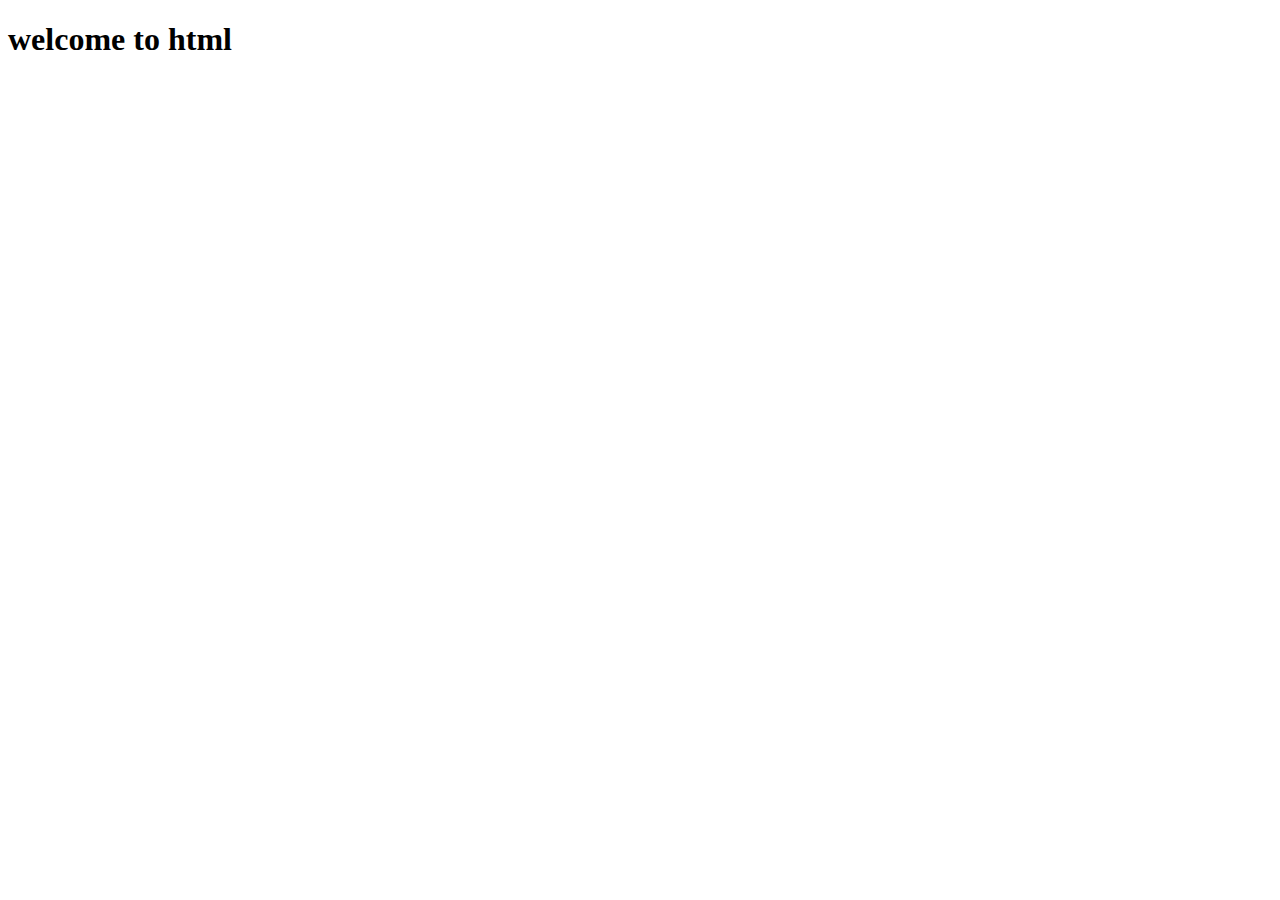
==== index.html @ 727cb7a4 "add project" ====
<!DOCTYPE html>
<html lang="en">
<head>
    <meta charset="UTF-8">
    <meta name="viewport" content="width=device-width, initial-scale=1.0">
    <title>Document</title>
</head>
<body>
    <h1>welcome to html</h1>
</body>
</html>
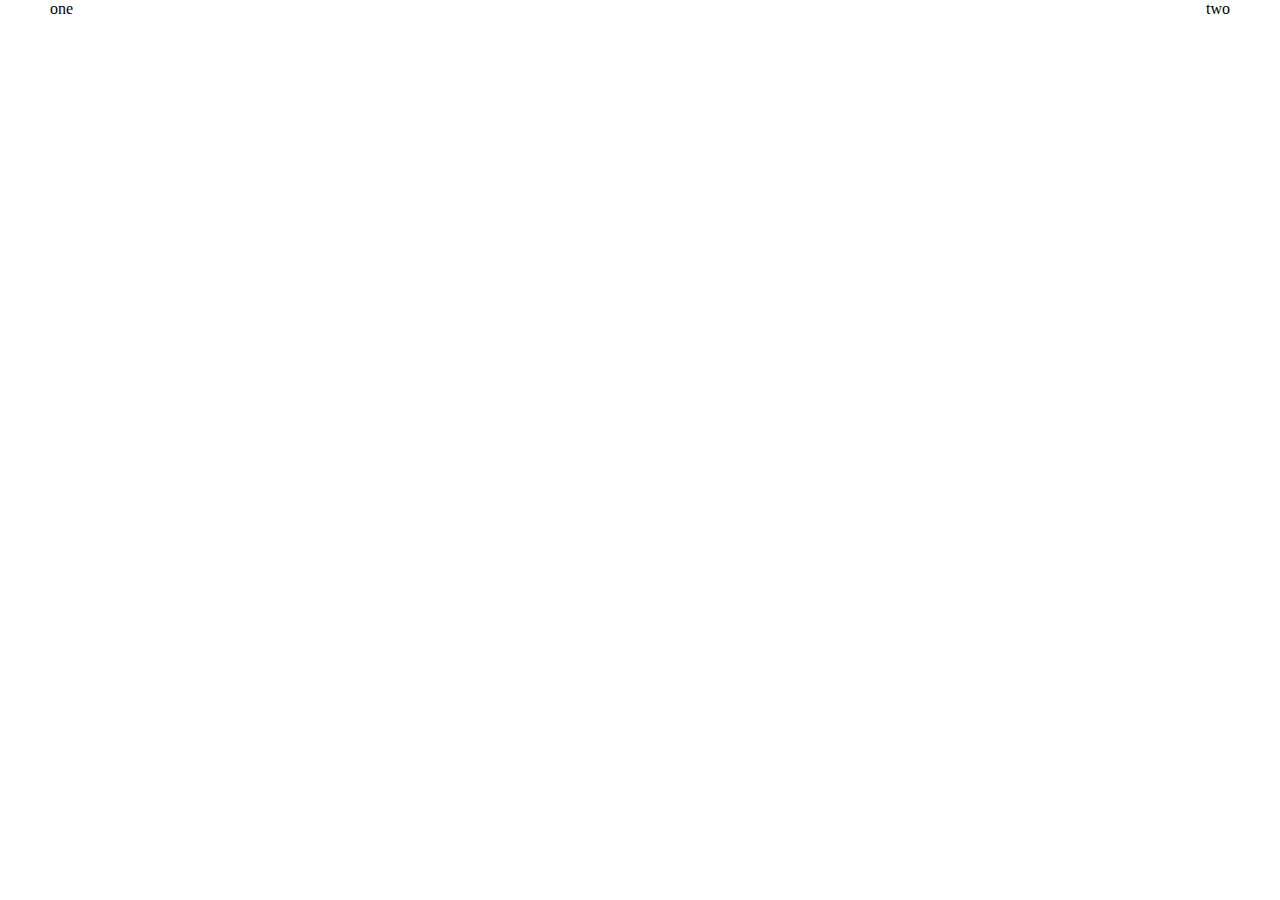
==== commit ff41fcfe: "update" ====
--- a/index.html
+++ b/index.html
@@ -4,8 +4,20 @@
     <meta charset="UTF-8">
     <meta name="viewport" content="width=device-width, initial-scale=1.0">
     <title>Document</title>
+    <link rel="stylesheet" href="./style.css">
 </head>
 <body>
-    <h1>welcome to html</h1>
+    
+
+<!-- about us section Start -->
+<div class="flexContainer padding-x">
+<div class="">
+    one
+</div>
+<div class="">two</div>
+
+
+</div>
+
 </body>
 </html>--- a/style.css
+++ b/style.css
@@ -0,0 +1,14 @@
+*{
+    margin: 0;
+    padding: 0;
+}
+
+.padding-x{
+   padding-left: 50px;
+   padding-right: 50px;
+   
+}
+.flexContainer{
+    display: flex;
+    justify-content: space-between;
+}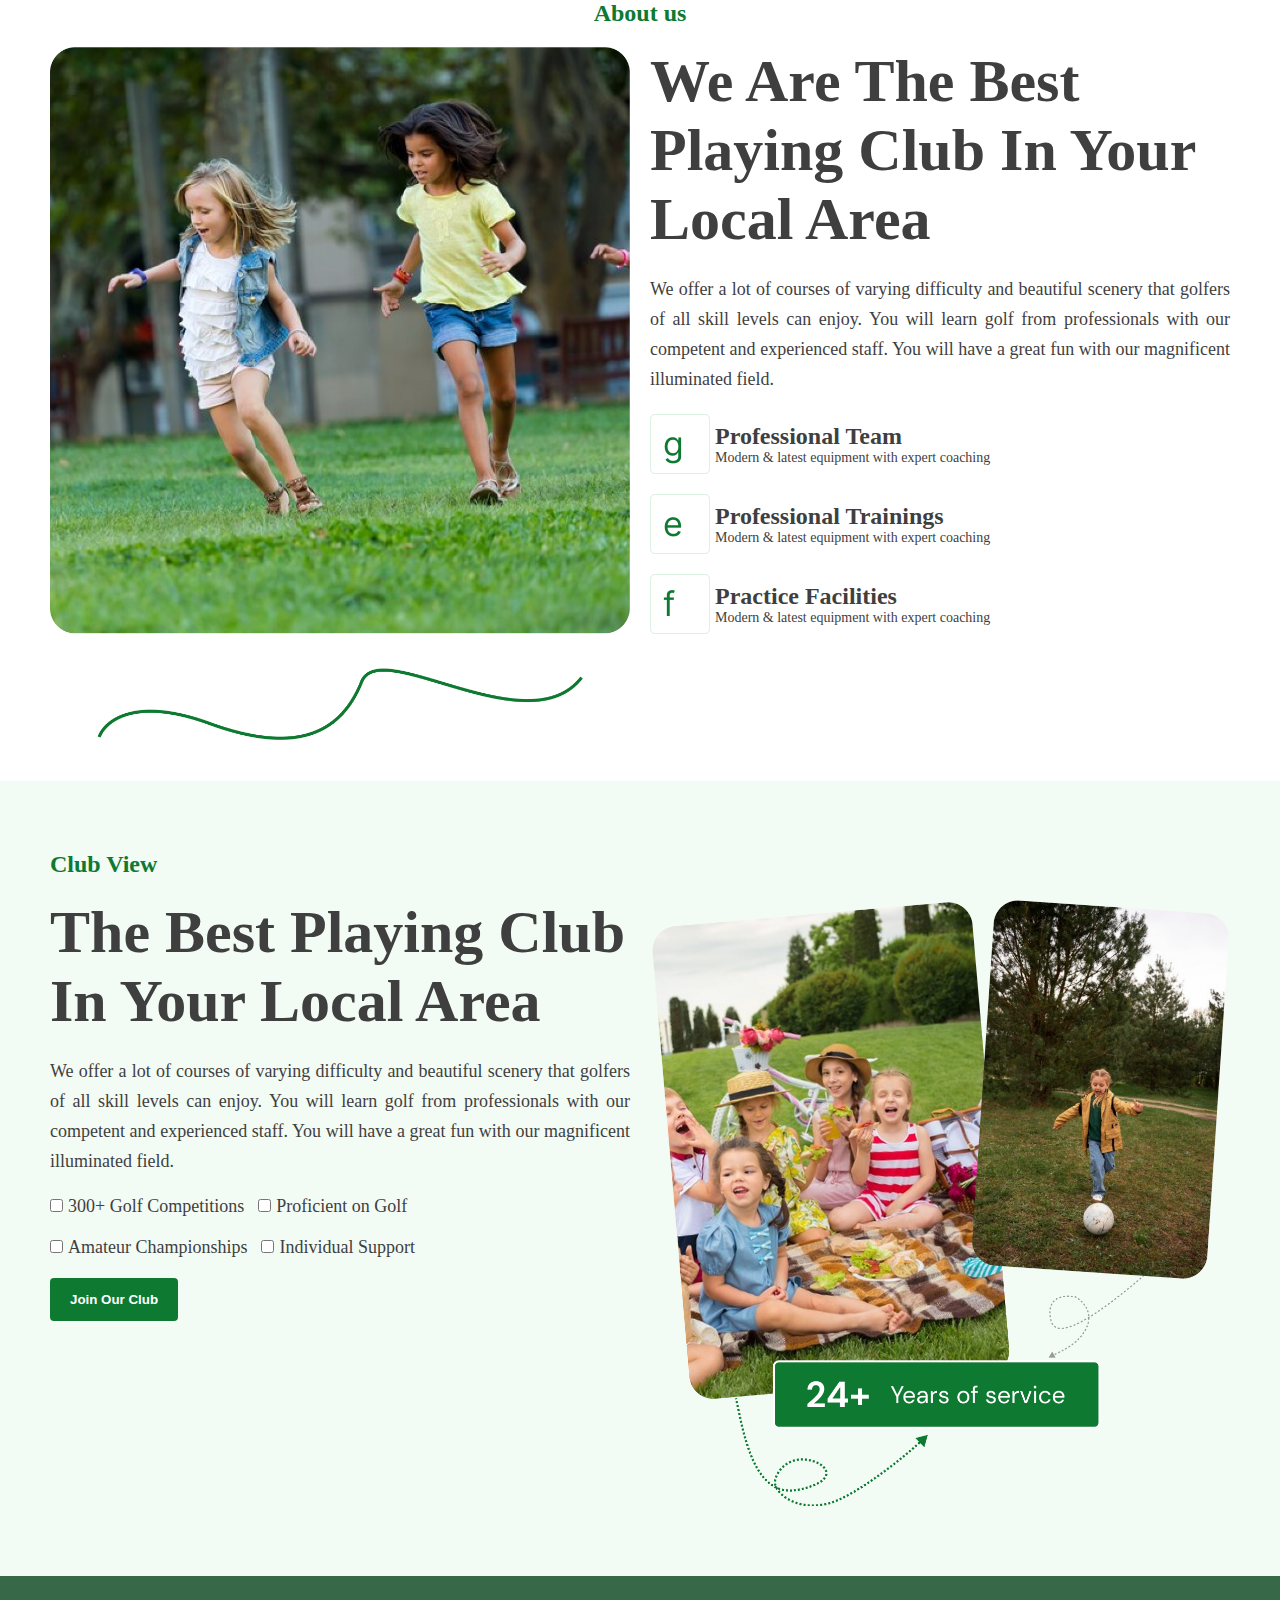
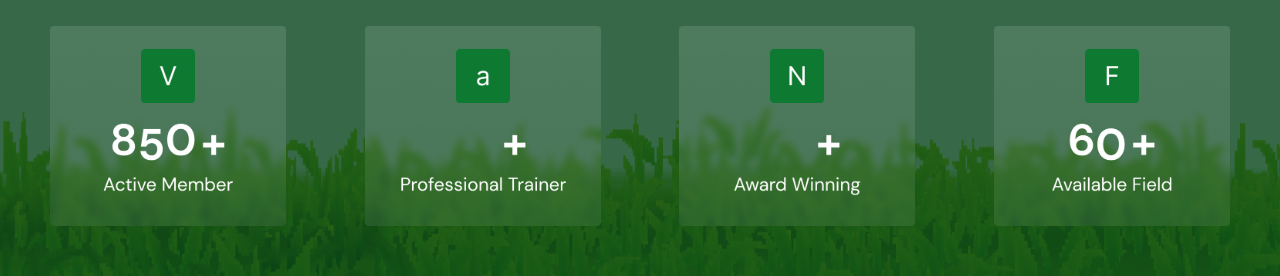
==== commit 31178fc3: "add homepage" ====
--- a/index.html
+++ b/index.html
@@ -1,23 +1,192 @@
 <!DOCTYPE html>
 <html lang="en">
+
 <head>
     <meta charset="UTF-8">
     <meta name="viewport" content="width=device-width, initial-scale=1.0">
     <title>Document</title>
     <link rel="stylesheet" href="./style.css">
 </head>
+
 <body>
-    
-
-<!-- about us section Start -->
-<div class="flexContainer padding-x">
-<div class="">
-    one
-</div>
-<div class="">two</div>
 
 
-</div>
+    <!-- about us section Start -->
+    <div class=" padding-x">
+
+        <h1 class="aboutTitle">About us</h1>
+        <div class="flexContainer">
+
+
+            <div class="aboutright">
+                <img src="./assets/images/homeabout.png" alt="">
+            </div>
+            <div class="aboutleft">
+                <h1 class="aboutheading">We Are The Best Playing
+                    Club In Your Local
+                    Area</h1>
+
+                <p class="aboutdescritpion">We offer a lot of courses of varying difficulty and beautiful scenery that
+                    golfers of all skill levels can enjoy. You will learn golf from professionals with
+                    our competent and experienced staff. You will have a great fun with our
+                    magnificent illuminated field.</p>
+
+
+                <div class="membercontainer">
+                    <img src="./assets/images/g.png" alt="">
+                    <div class="">
+                        <h1 class="memberTitle">Professional Team</h1>
+
+                        <p class="">Modern & latest equipment with expert coaching</p>
+                    </div>
+
+
+
+
+                </div>
+
+
+
+                <div class="membercontainer">
+                    <img src="./assets/images/e.png" alt="">
+                    <div class="">
+                        <h1 class="memberTitle">Professional Trainings</h1>
+
+                        <p class="">Modern & latest equipment with expert coaching</p>
+                    </div>
+
+
+
+
+                </div>
+
+                <div class="membercontainer">
+                    <img src="./assets/images/f.png" alt="">
+                    <div class="">
+                        <h1 class="memberTitle">Practice Facilities</h1>
+
+                        <p class="">Modern & latest equipment with expert coaching</p>
+                    </div>
+
+
+
+
+                </div>
+
+
+
+
+
+
+
+
+
+
+
+
+
+            </div>
+
+
+        </div>
+    </div>
+
+    <!-- about section end -->
+
+
+
+    <!--  clubview start-->
+
+
+    <div class="viewSection padding-x">
+
+        <h1 class="clubTitle">Club View</h1>
+        <div class="flexContainer">
+
+
+
+            <div class="aboutleft">
+                <h1 class="aboutheading">
+
+                    The Best Playing
+                    Club In Your Local
+                    Area
+
+
+                </h1>
+
+                <p class="aboutdescritpion">We offer a lot of courses of varying difficulty and beautiful scenery that
+                    golfers of all skill levels can enjoy. You will learn golf from professionals with
+                    our competent and experienced staff. You will have a great fun with our
+                    magnificent illuminated field.</p>
+
+
+                <div class="viewCheckboxContainer">
+                    <div>
+                        <label for="checkbox1"><input type="checkbox" id="checkbox1">300+ Golf Competitions</label>
+                        <label for="checkbox2"><input type="checkbox" id="checkbox2">Proficient on Golf</label>
+                    </div>
+                    <div>
+                        <label for="checkbox3"><input type="checkbox" id="checkbox3">Amateur Championships</label>
+                        <label for="checkbox4"><input type="checkbox" id="checkbox4">Individual Support</label>
+                    </div>
+                </div>
+
+                <button class="viewButtton">Join Our Club</button>
+
+
+
+
+
+
+
+
+
+
+
+
+
+
+
+
+
+
+
+
+            </div>
+
+            <div class="aboutright">
+                <img src="./assets/images/viewimg.png" alt="">
+            </div>
+
+
+        </div>
+    </div>
+
+
+
+
+
+    <!-- clubview end -->
+
+
+
+    <!-- activity start -->
+
+    <div class="activeContainer padding-x ">
+
+        <img src="./assets/images/active.png" alt="">
+        <img src="./assets/images/pro.png" alt="">
+        <img src="./assets/images/award.png" alt="">
+        <img src="./assets/images/available.png" alt="">
+
+
+    </div>
+
+
+
+       <!-- activity end -->
 
 </body>
+
 </html>--- a/style.css
+++ b/style.css
@@ -3,12 +3,200 @@
     padding: 0;
 }
 
+:root{
+    --gcolor:#0E7A31;
+    --wcolor:#FFF;
+}
 .padding-x{
    padding-left: 50px;
    padding-right: 50px;
    
 }
+/* aboutsection start */
+.aboutTitle{
+    font-size: 24px;
+    font-weight: bold;
+    color: var(--gcolor);
+    text-align: center;
+    margin-top: 20pxpx;
+}
 .flexContainer{
     display: flex;
+   
+    padding:20px 0px;
+    gap: 20px;
+}
+
+.aboutright{
+    flex: 1;
+}
+.aboutright img{
+    width: 100%;
+    height: 100%;
+  
+
+}
+.aboutleft{
+  
+    flex: 1;
+
+
+
+}
+
+.aboutheading{
+    color:#3F3F3F;
+    font-size: 60px;
+    font-weight: 900;
+}
+.aboutdescritpion{
+    font-size: 18px;
+    color: #3F3F3F;
+    font-weight: 500;
+    text-align: justify;
+    line-height: 30px;
+    margin-top: 20px;
+}
+.membercontainer{
+    margin-top: 20px;
+    display: flex;
+    gap: 5px
+    ;
+    align-items: center;
+}
+.memberTitle{
+    font-size: 24px;
+    color: #3F3F3F;
+}
+.membercontainer img{
+    height: 60px;
+    height: 60px;
+}
+.membercontainer p{
+    font-size: 14px;
+    color:#3F3F3F;
+
+}
+
+/* aboutsection end */
+
+
+/*club view start  */
+
+.viewSection{
+    background-color: #F3FBF5;
+    padding-top: 50px;
+    padding-bottom: 50px;
+}
+.clubTitle{
+    font-size: 24px;
+    font-weight: bold;
+    color: var(--gcolor);
+  
+    margin-top: 20px;
+}
+
+
+.clubright{
+    flex: 1;
+}
+.clubright img{
+    width: 100%;
+    height: 100%;
+  
+
+}
+.aboutleft{
+  
+    flex: 1;
+
+
+
+}
+
+
+
+.viewCheckboxContainer {
+    display: flex;
+    flex-direction: column;
+    margin-top: 20px;
+    gap: 20px;
+   
+  }
+  
+  .viewCheckboxContainer label {
+    margin-right: 10px;
+    color:#3F3F3F;
+    font-size: 18px;
+    font-weight:500;
+  }
+  
+  .viewCheckboxContainer input[type="checkbox"] {
+    margin-right: 5px;
+    background: red;
+    
+  }
+
+.viewButtton{
+    background: var(--gcolor);
+    color: #FFF;
+    margin-top: 20px;
+    border-radius: 4px;
+    padding: 14px 20px;
+    font-size: 18;
+    border: none;
+    font-weight: 600;
+    cursor: pointer;
+    
+}
+
+  
+  
+
+
+
+/*club view end */
+
+
+
+/* activity start */
+
+.activeContainer{
+    display: flex;
+    gap: 20px;
+    align-items: center;
     justify-content: space-between;
+    
+padding-top: 50px;
+padding-bottom: 50px;
+    
+    background: url('./assets/images/Section.png') center/cover;
+
+  
+
+}
+
+.activeContainer img{
+    width: 20%;
+    height: 100%;
+    
+  
+
+}
+/* active end */
+
+
+
+
+
+
+@media screen and (max-width: 1000px) {
+
+
+.flexContainer{
+    flex-direction: column;
+}
+
+
+
 }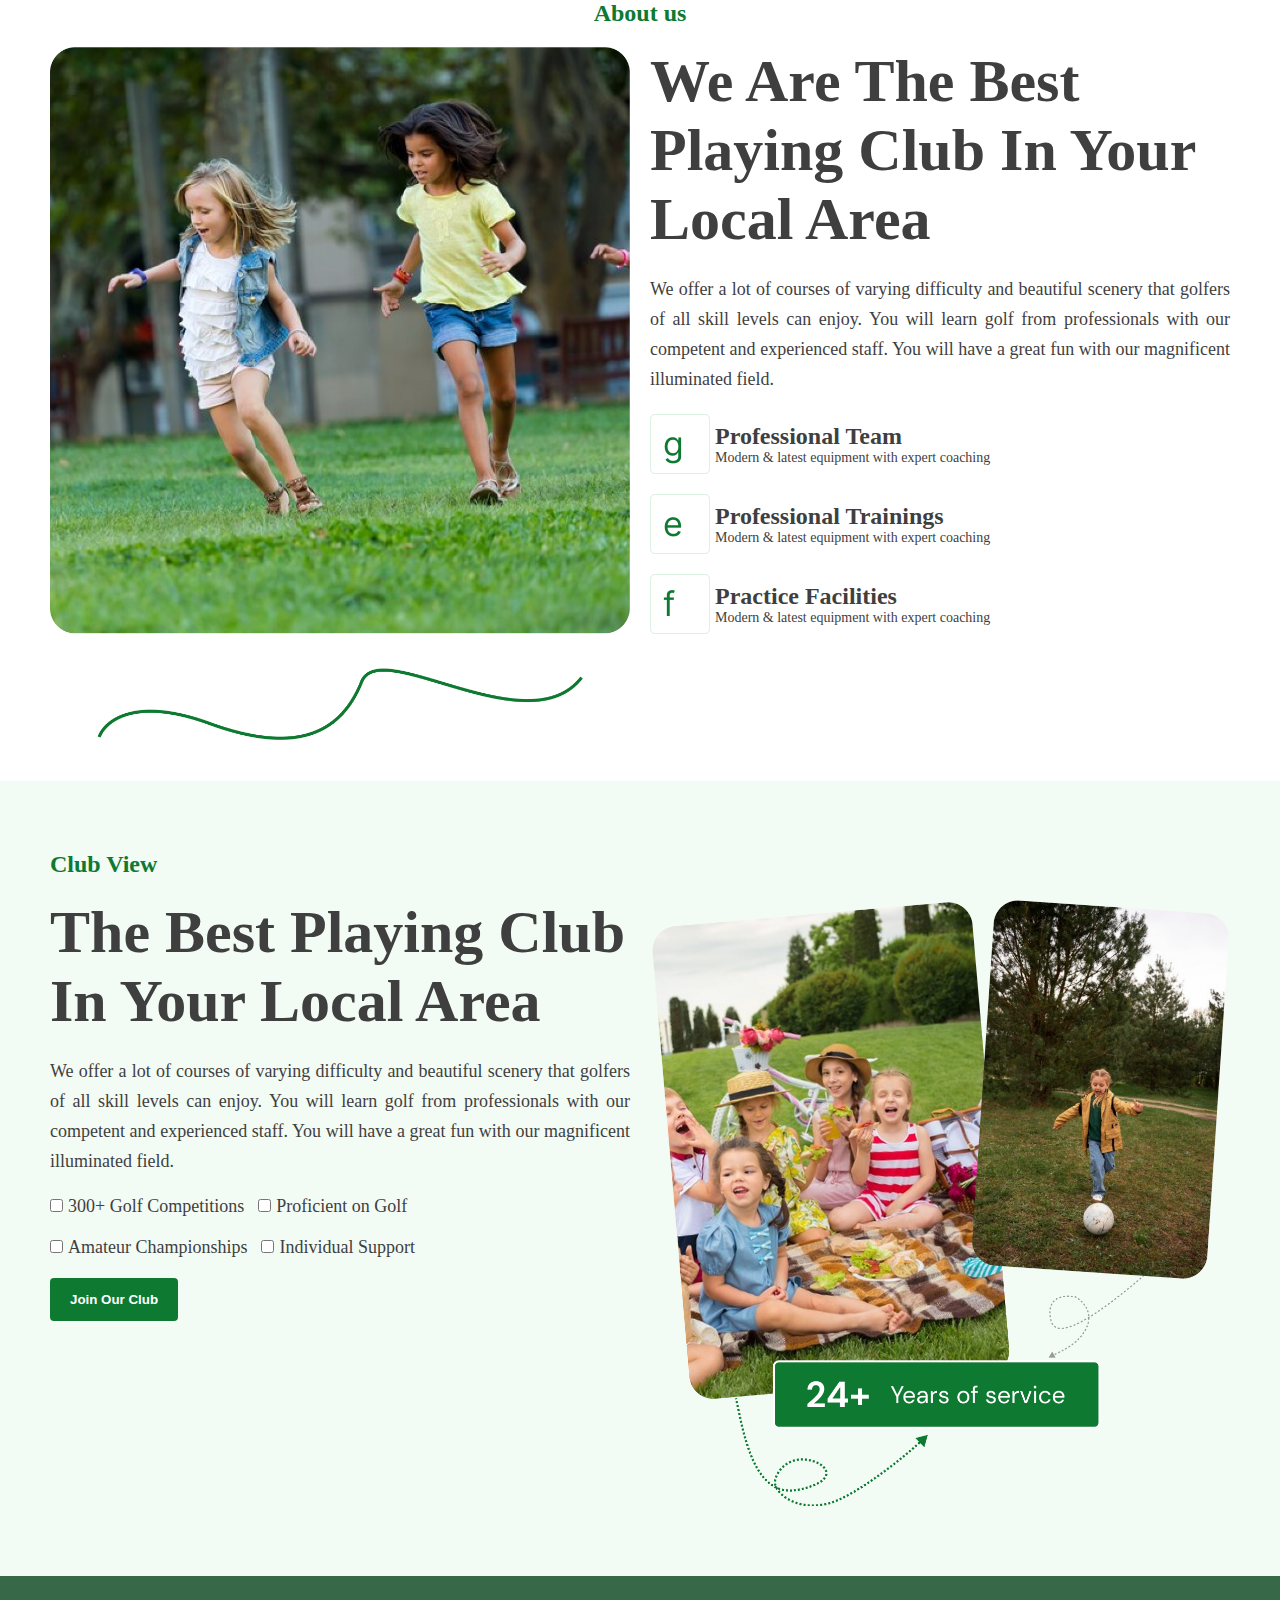
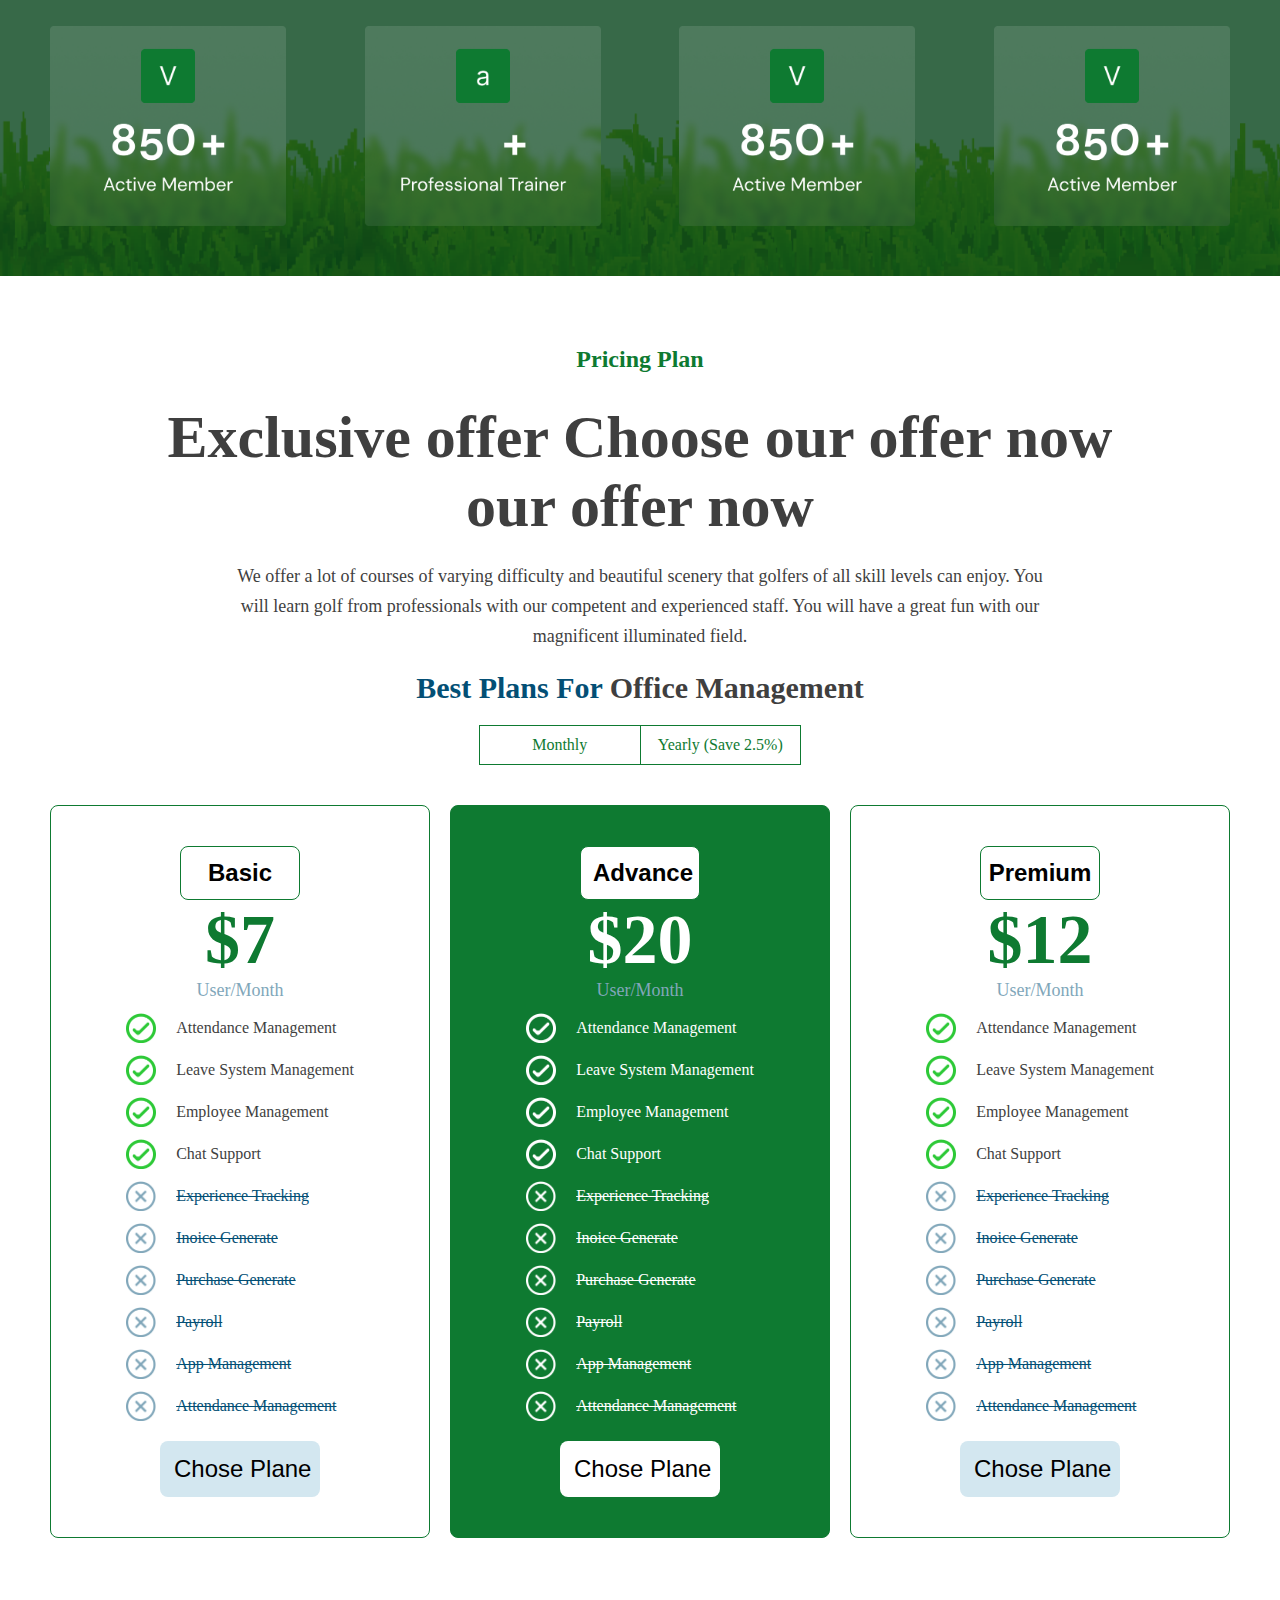
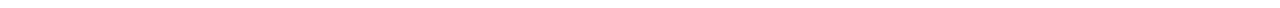
==== commit 44be5596: "add project" ====
--- a/index.html
+++ b/index.html
@@ -177,15 +177,302 @@
 
         <img src="./assets/images/active.png" alt="">
         <img src="./assets/images/pro.png" alt="">
-        <img src="./assets/images/award.png" alt="">
-        <img src="./assets/images/available.png" alt="">
+        <img src="./assets/images/active.png" alt="">
+        <img src="./assets/images/active.png" alt="">
 
 
     </div>
 
 
 
-       <!-- activity end -->
+    <!-- activity end -->
+
+
+
+
+    <!--  pricing Section Start-->
+
+
+    <div class="pricingSection padding-x">
+
+        <h1 class="pricingTitle">Pricing Plan</h1>
+
+        <h1 class="pricingheading">
+
+            Exclusive offer Choose our offer now
+
+
+        </h1>
+        <h1 class="pricingheading">
+
+            our offer now
+
+
+        </h1>
+
+
+
+        <p class="pricingdescritpion">We offer a lot of courses of varying difficulty and beautiful scenery that
+            golfers of all skill levels can enjoy. You will learn golf from professionals with
+            our competent and experienced staff. You will have a great fun with our
+            magnificent illuminated field.</p>
+
+
+        <h1 class="planesubtilte"> <span style="color:#034F75;">Best Plans For</span> Office Management</h1>
+
+
+        <div class="pricebuttonContainer">
+
+            <span style="border-right: 0.5px solid #0E7A31 ;">Monthly</span>
+            <span>Yearly (Save 2.5%)</span>
+        </div>
+
+        <div class="flexContainer">
+
+
+
+            <div class="priceCard">
+
+                <button class="priceButton">Basic</button>
+                <h class="pricetitle">$7</h>
+                <p style="font-size: 18px; font-weight: 500; color: #81A7BA;">User/Month</p>
+                <div class="">
+                    <div class="pricelist">
+                        <img src="./assets/images/priceIcon2.png" alt="">
+                        <p>Attendance Management</p>
+
+                    </div>
+
+                    <div class="pricelist">
+                        <img src="./assets/images/priceIcon2.png" alt="">
+                        <p>Leave System Management</p>
+
+                    </div>
+                    <div class="pricelist">
+                        <img src="./assets/images/priceIcon2.png" alt="">
+                        <p>Employee Management</p>
+
+                    </div>
+
+                    <div class="pricelist">
+                        <img src="./assets/images/priceIcon2.png" alt="">
+                        <p>Chat Support</p>
+
+                    </div>
+                    <div class="pricelist">
+                        <img src="./assets/images/cross.png" alt="">
+                        <p> <del>Experience Tracking</del></p>
+
+                    </div>
+                    <div class="pricelist">
+                        <img src="./assets/images/cross.png" alt="">
+                        <p> <del>Inoice Generate</del></p>
+
+                    </div>
+
+                    <div class="pricelist">
+                        <img src="./assets/images/cross.png" alt="">
+                        <p> <del>Purchase Generate</del></p>
+
+                    </div>
+                    <div class="pricelist">
+                        <img src="./assets/images/cross.png" alt="">
+                        <p> <del>Payroll</del></p>
+
+                    </div>
+
+                    <div class="pricelist">
+                        <img src="./assets/images/cross.png" alt="">
+                        <p> <del>App Management</del></p>
+
+                    </div>
+                    <div class="pricelist">
+                        <img src="./assets/images/cross.png" alt="">
+                        <p> <del>Attendance Management</del></p>
+
+                    </div>
+
+
+
+
+
+                </div>
+
+                <button style="background: #D3E7F0;  padding: 14px; text-align: center; cursor: pointer; width: 160px; margin-top: 20px; text-wrap: nowrap; text-align: center; border: none; border-radius: 8px; font-size: 24px;
+                font-weight: 400;">Chose Plane</button>
+
+
+
+            </div>
+          
+
+            <div class="GpriceCard" style="background: #0E7A31;">
+
+                <button class="priceButton">Advance</button>
+                <h class="pricetitle">$20</h>
+                <p style="font-size: 18px; font-weight: 500; color: #81A7BA;">User/Month</p>
+                <div class="">
+                    <div class="pricelist">
+                        <img src="./assets/images/priceIcon1.png" alt="">
+                        <p>Attendance Management</p>
+
+                    </div>
+
+                    <div class="pricelist">
+                        <img src="./assets/images/priceIcon1.png" alt="">
+                        <p>Leave System Management</p>
+
+                    </div>
+                    <div class="pricelist">
+                        <img src="./assets/images/priceIcon1.png" alt="">
+                        <p>Employee Management</p>
+
+                    </div>
+
+                    <div class="pricelist">
+                        <img src="./assets/images/priceIcon1.png" alt="">
+                        <p>Chat Support</p>
+
+                    </div>
+                    <div class="pricelist">
+                        <img src="./assets/images/cross1.png" alt="">
+                        <p> <del>Experience Tracking</del></p>
+
+                    </div>
+                    <div class="pricelist">
+                        <img src="./assets/images/cross1.png" alt="">
+                        <p> <del>Inoice Generate</del></p>
+
+                    </div>
+
+                    <div class="pricelist">
+                        <img src="./assets/images/cross1.png" alt="">
+                        <p> <del>Purchase Generate</del></p>
+
+                    </div>
+                    <div class="pricelist">
+                        <img src="./assets/images/cross1.png" alt="">
+                        <p> <del>Payroll</del></p>
+
+                    </div>
+
+                    <div class="pricelist">
+                        <img src="./assets/images/cross1.png" alt="">
+                        <p> <del>App Management</del></p>
+
+                    </div>
+                    <div class="pricelist">
+                        <img src="./assets/images/cross1.png" alt="">
+                        <p> <del>Attendance Management</del></p>
+
+                    </div>
+
+
+
+
+
+                </div>
+
+                <button style="background: #FFF;  padding: 14px; text-align: center; cursor: pointer; width: 160px; margin-top: 20px; text-wrap: nowrap; text-align: center; border: none; border-radius: 8px; font-size: 24px;
+                font-weight: 400;">Chose Plane</button>
+
+
+
+            </div>
+
+
+
+
+
+            <div class="priceCard">
+
+                <button class="priceButton">Premium</button>
+                <h class="pricetitle">$12</h>
+                <p style="font-size: 18px; font-weight: 500; color: #81A7BA;">User/Month</p>
+                <div class="">
+                    <div class="pricelist">
+                        <img src="./assets/images/priceIcon2.png" alt="">
+                        <p>Attendance Management</p>
+
+                    </div>
+
+                    <div class="pricelist">
+                        <img src="./assets/images/priceIcon2.png" alt="">
+                        <p>Leave System Management</p>
+
+                    </div>
+                    <div class="pricelist">
+                        <img src="./assets/images/priceIcon2.png" alt="">
+                        <p>Employee Management</p>
+
+                    </div>
+
+                    <div class="pricelist">
+                        <img src="./assets/images/priceIcon2.png" alt="">
+                        <p>Chat Support</p>
+
+                    </div>
+                    <div class="pricelist">
+                        <img src="./assets/images/cross.png" alt="">
+                        <p> <del>Experience Tracking</del></p>
+
+                    </div>
+                    <div class="pricelist">
+                        <img src="./assets/images/cross.png" alt="">
+                        <p> <del>Inoice Generate</del></p>
+
+                    </div>
+
+                    <div class="pricelist">
+                        <img src="./assets/images/cross.png" alt="">
+                        <p> <del>Purchase Generate</del></p>
+
+                    </div>
+                    <div class="pricelist">
+                        <img src="./assets/images/cross.png" alt="">
+                        <p> <del>Payroll</del></p>
+
+                    </div>
+
+                    <div class="pricelist">
+                        <img src="./assets/images/cross.png" alt="">
+                        <p> <del>App Management</del></p>
+
+                    </div>
+                    <div class="pricelist">
+                        <img src="./assets/images/cross.png" alt="">
+                        <p> <del>Attendance Management</del></p>
+
+                    </div>
+
+
+
+
+
+                </div>
+
+                <button style="background: #D3E7F0;  padding: 14px; text-align: center; cursor: pointer; width: 160px; margin-top: 20px; text-wrap: nowrap; text-align: center; border: none; border-radius: 8px; font-size: 24px;
+                font-weight: 400;">Chose Plane</button>
+
+
+
+            </div>
+
+
+        </div>
+    </div>
+
+
+
+
+
+
+    <!--  pricing SectionEnd-->
+
+
+
+
+
 
 </body>
 
--- a/style.css
+++ b/style.css
@@ -186,17 +186,220 @@
 /* active end */
 
 
+/*pricing start  */
+.pricingSection{
+    background-color: #FFF;
+    padding-top: 50px;
+    padding-bottom: 50px;
+
+}
+
+
+.pricingTitle{
+    font-size: 24px;
+    font-weight: bold;
+    color: var(--gcolor);
+    text-align: center;
+  
+    margin-top: 20px;
+    margin-bottom: 30px;
+}
+.pricingheading{
+    color:#3F3F3F;
+    font-size: 60px;
+    font-weight: 900;
+    text-align: center;
+
+
+}
+.pricingdescritpion{
+    font-size: 18px;
+    color: #3F3F3F;
+    font-weight: 500;
+    text-align: center;
+    line-height: 30px;
+    margin: 0px auto;
+    margin-top: 20px;
+    width: 70%;
+}
+.planesubtilte{
+    font-size: 30px;
+    font: 500;
+    text-align: center;
+    margin-top: 20px;
+    color: #3F3F3F;
+}
+
+.pricebuttonContainer{
+    border: 0.5px solid var(--gcolor);
+    margin: 0 auto;
+    width: 320px;
+    margin-top: 20px;
+    display: flex;
+    /* padding: 10px 14px; */
+   
+    cursor: pointer;
+
+}
+.pricebuttonContainer span{
+    width: 50%;
+    padding: 10px 14px;
+    display: flex;
+    flex-direction: column;
+    justify-content: center;
+    text-align: center;
+    color: var(--gcolor);
+}
+
+.priceCard{
+    border: 1px solid var(--gcolor);
+    padding:40px 20px;
+    border-radius: 8px;
+    margin-top: 20px;
+    display: flex;
+    flex-direction: column;
+    align-items: center;
+    width: 30%;
+}
+.priceCard .priceButton{
+    width: 120px;
+   padding: 12px;
+   display: flex;
+   align-items: center;
+   justify-content: center;
+    border: 1px solid var(--gcolor);
+    font-size: 24px;
+    font-weight: 600;
+    border-radius: 8px;
+    background: #FFF;
+
+}
+
+
+.priceCard .pricetitle{
+    font-size: 70px;
+    font-weight: bold;
+    color: var(--gcolor);
+
+
+}
+.priceCard .pricelist img{
+    width: 30px;
+    height: 30px;
+}
+.priceCard .pricelist{
+    margin-top: 12px;
+    display: flex;
+    gap: 20px;
+    align-items: center;
+}
+
+.priceCard .pricelist p{
+   font-size: 16px;
+   color: #3F3F3F;
+}
+.priceCard .pricelist p del{
+    color: #034F75;
+}
+
+
+/* green card */
+
+
+
+
+
+
+
+
+
+.GpriceCard{
+    border: 1px solid var(--gcolor);
+    padding:40px 20px;
+    border-radius: 8px;
+    margin-top: 20px;
+    display: flex;
+    flex-direction: column;
+    align-items: center;
+    width: 30%;
+}
+.GpriceCard .priceButton{
+    width: 120px;
+   padding: 12px;
+    border: 1px solid var(--gcolor);
+    font-size: 24px;
+    font-weight: 600;
+    border-radius: 8px;
+    background: #FFF;
+
+}
+
+
+.GpriceCard .pricetitle{
+    font-size: 70px;
+    font-weight: bold;
+    color: var(--wcolor);
+
+
+}
+.GpriceCard .pricelist img{
+    width: 30px;
+    height: 30px;
+}
+.GpriceCard .pricelist{
+    margin-top: 12px;
+    display: flex;
+    gap: 20px;
+    align-items: center;
+}
+
+.GpriceCard .pricelist p{
+   font-size: 16px;
+   color: #FFF;
+}
+.GpriceCard .pricelist p del{
+    color: #FFF;
+}
+
+/* pricing end */
 
 
 
 
 @media screen and (max-width: 1000px) {
 
+    .padding-x{
+        padding-right: 20px;
+        padding-left: 20px;
+    }
 
 .flexContainer{
     flex-direction: column;
 }
-
-
+.GpriceCard{
+    width: 95%;
+}
+.priceCard{
+    width: 95%;
+}
+
+.aboutheading{
+    color:#3F3F3F;
+    font-size: 30px;
+    font-weight: 600;}
+
+
+    .pricingheading,
+.pricingheading{
+ 
+    font-size: 30px;
+    font-weight: 600;
+
+}
+
+.pricingdescritpion{
+   
+    width: 100%;
+}
 
 }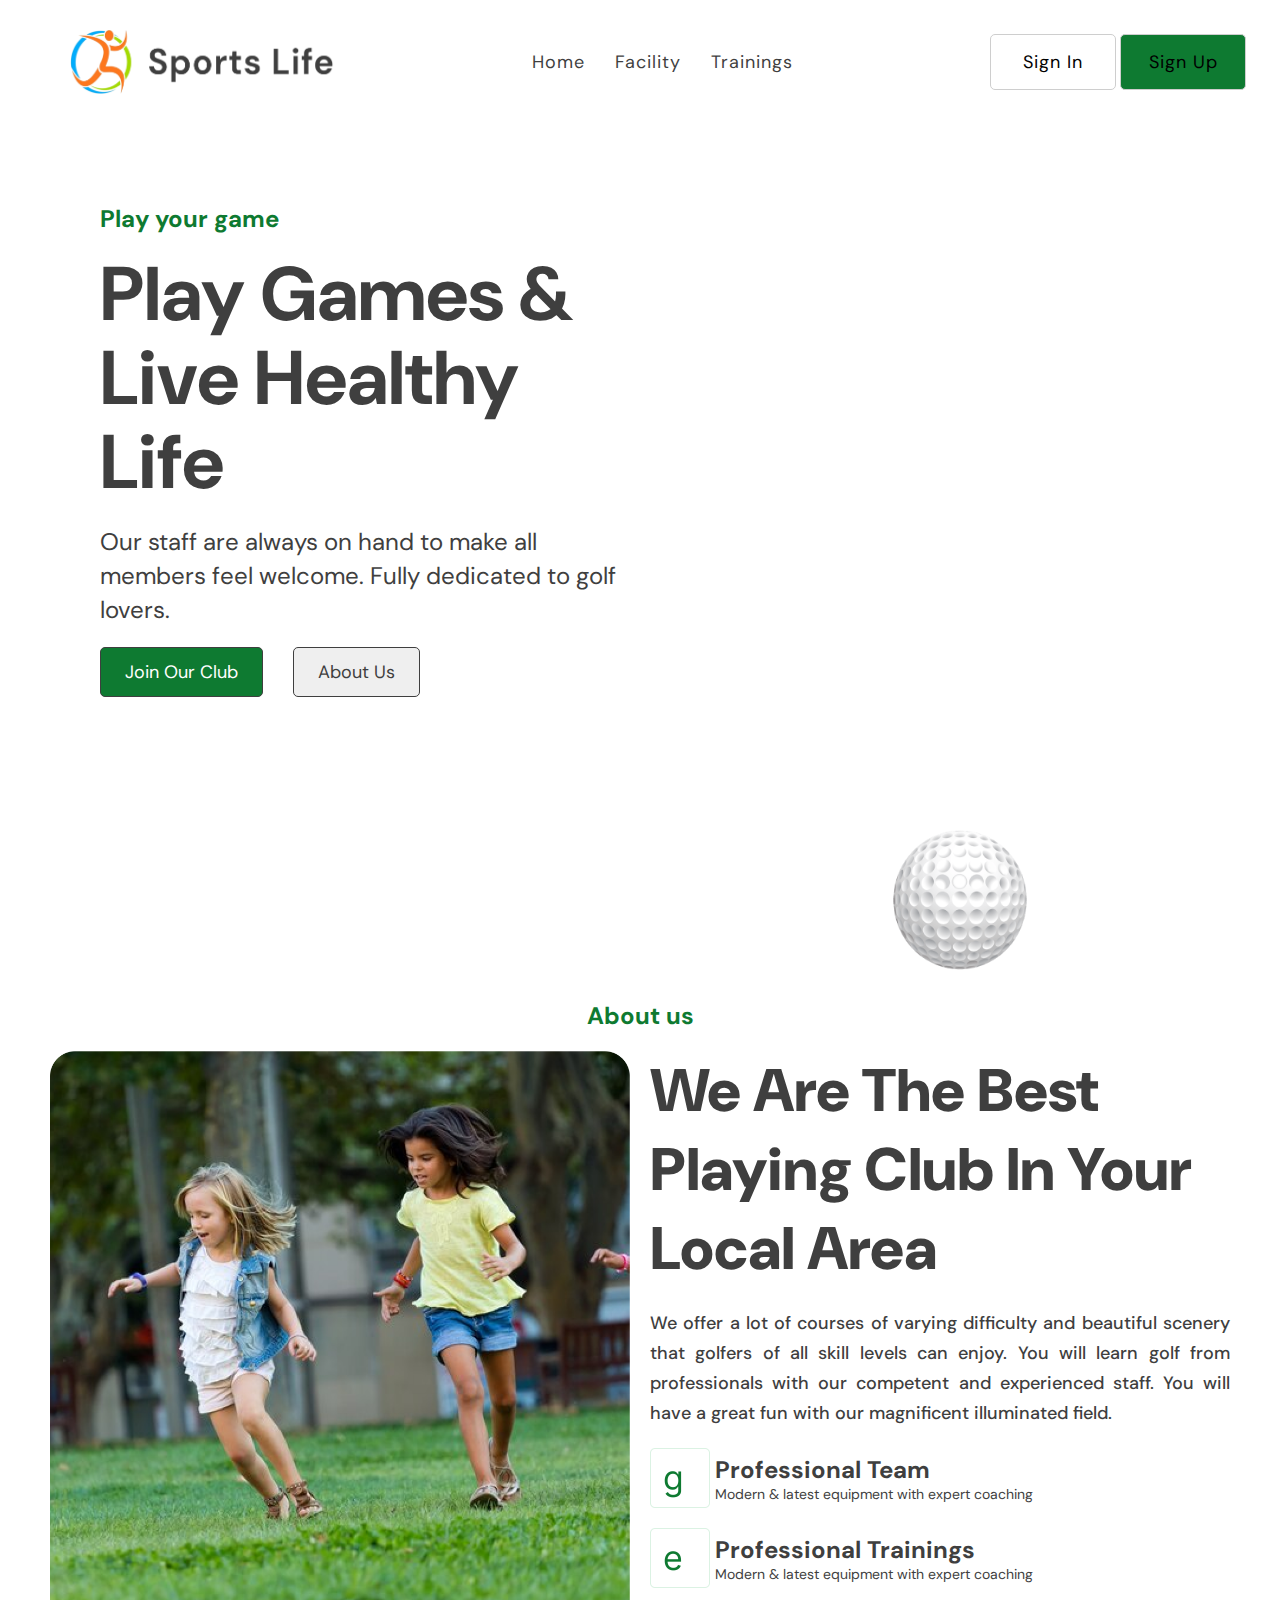
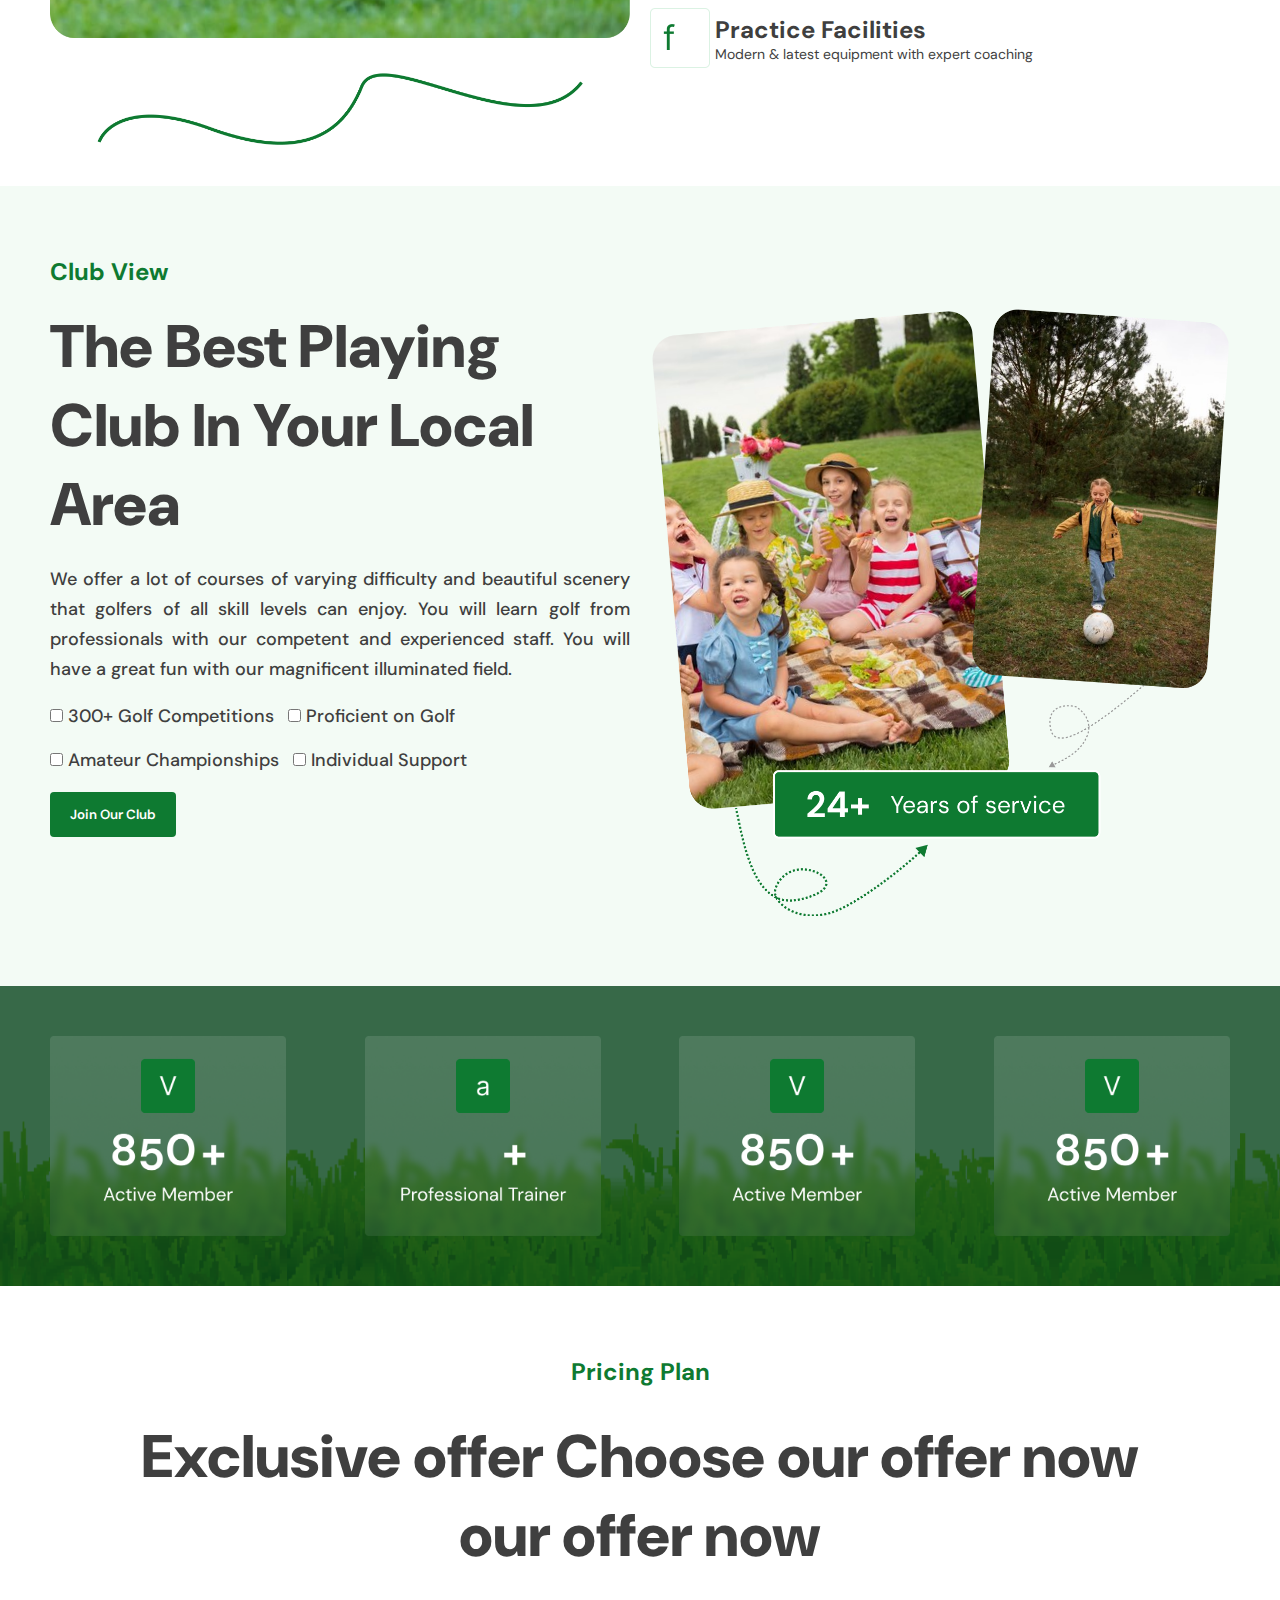
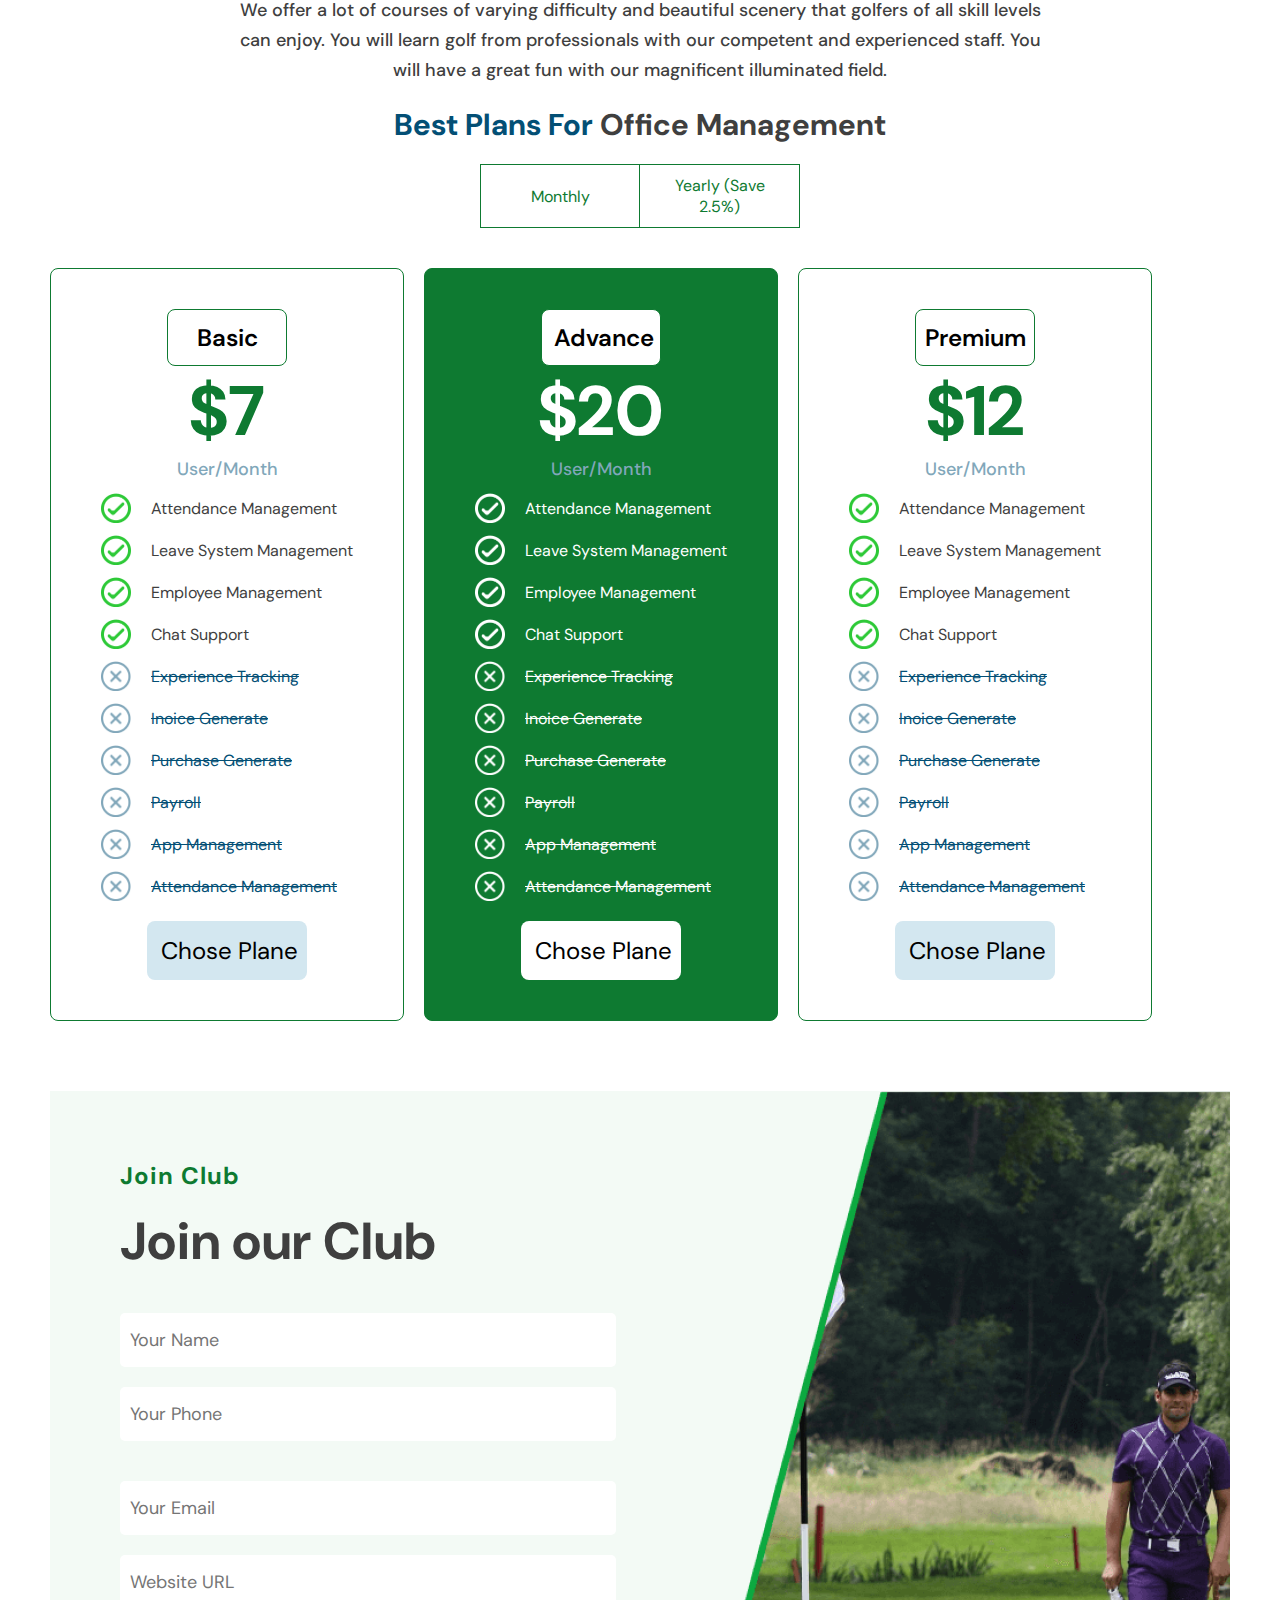
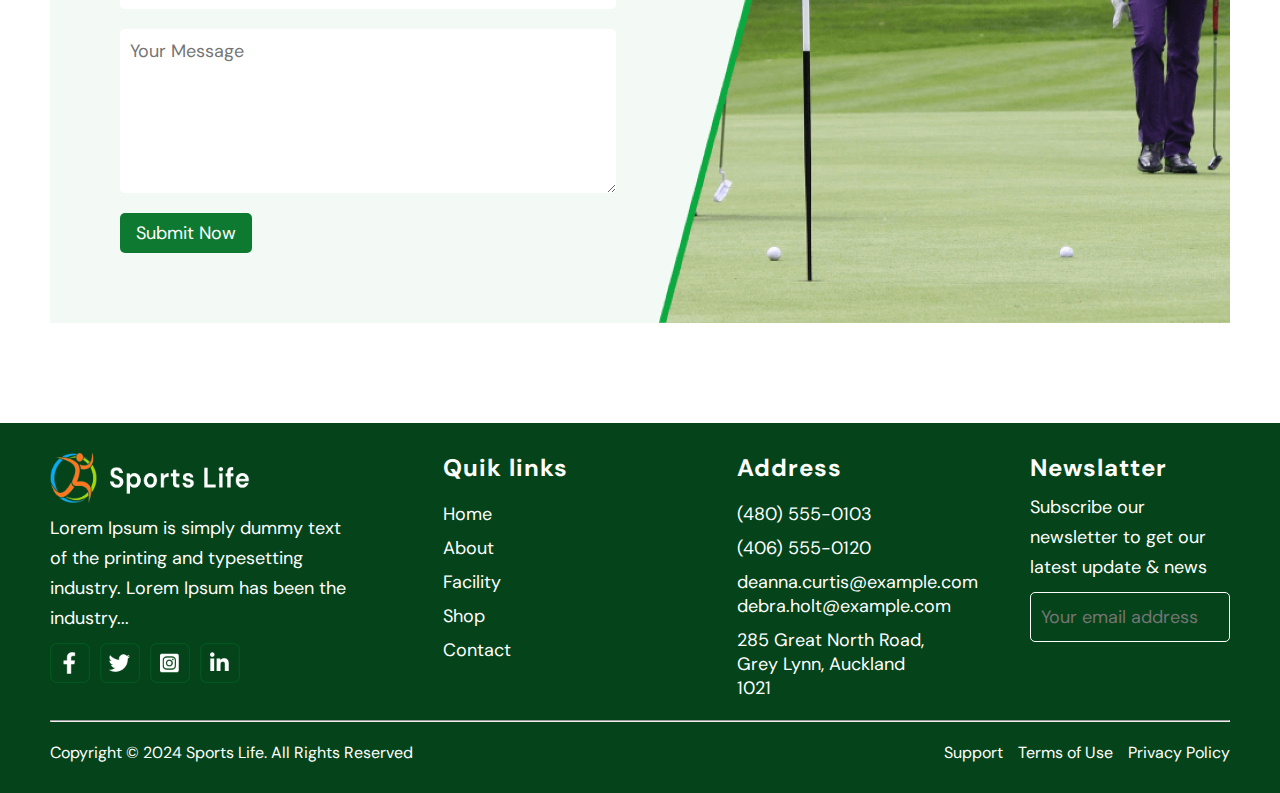
==== commit 2c7d94bb: "final commit" ====
--- a/index.html
+++ b/index.html
@@ -6,9 +6,80 @@
     <meta name="viewport" content="width=device-width, initial-scale=1.0">
     <title>Document</title>
     <link rel="stylesheet" href="./style.css">
+    <link rel="preconnect" href="https://fonts.googleapis.com">
+    <link rel="preconnect" href="https://fonts.gstatic.com" crossorigin>
+    <link
+        href="https://fonts.googleapis.com/css2?family=DM+Sans:ital,opsz,wght@0,9..40,100..1000;1,9..40,100..1000&display=swap"
+        rel="stylesheet">
 </head>
 
 <body>
+
+    <!-- header section start -->
+
+    <section class="main_section">
+        <!-- golf ball image -->
+        <img class="golf_ball" src="./assets/images/golf-ball.png" alt="ball">
+        <!-- golf ball image -->
+        <div class="container">
+            <div class="main_header">
+                <div class="main_left">
+                    <h2>Play your game</h2>
+                    <h1>Play Games & Live Healthy Life</h1>
+                    <p>Our staff are always on hand to make all members feel
+                        welcome. Fully dedicated to golf lovers.</p>
+                    <div class="btns">
+                        <button class="btn_f">
+                            Join Our Club
+                        </button>
+                        <button>
+                            About Us
+                        </button>
+
+                    </div>
+
+                </div>
+
+            </div>
+            <div class="header_nav">
+                <nav class="navbar">
+                    <img class="nav_logo" src="./assets/images/mainlogo.png" alt="logo" >
+                    <ul class="flex text_primary ">
+                        <li>Home</li>
+                        <li>Facility</li>
+                        <li>Trainings</li>
+                    </ul>
+                    <div class="btns flex">
+                        <button class="flex text_primary">Sign In</button>
+                        <button class="flex text_primary sign_up">Sign Up</button>
+                    </div>
+                    <div class="hamburger">
+                        <svg xmlns="http://www.w3.org/2000/svg" viewBox="0 0 24 24" width="24" height="24">
+                            <path fill="#000000" d="M2 17h20v-2H2v2zm0-5h20v-2H2v2zm0-7v2h20V5H2z"/>
+                          </svg>
+                    </div>
+                </nav>
+                <nav class="mob_navbar ">
+                    <ul class="flex text_primary ">
+                        <li>Home</li>
+                        <li>Facility</li>
+                        <li>Trainings</li>
+                    </ul>
+                    <div class="mob_btns">
+                        <button class="flex text_primary">Sign In</button>
+                        <button class="flex text_primary sign_up">Sign Up</button>
+                    </div>
+                    <div onclick="handleclick">
+                        <svg class="close" xmlns="http://www.w3.org/2000/svg" viewBox="0 0 24 24" width="28" height="28">
+                        <path fill="#ffffff" d="M19 6.41L17.59 5 12 10.59 6.41 5 5 6.41 10.59 12 5 17.59 6.41 19 12 13.41 17.59 19 19 17.59 13.41 12z"/>
+                    </svg>
+                    </div>
+                    
+                </nav>
+            </div>
+        </div>
+    </section>
+    <!-- header section end -->
 
 
     <!-- about us section Start -->
@@ -472,6 +543,100 @@
 
 
 
+    <!-- contact section starts here -->
+    <section class="container">
+        <div class="main_contact padding-x">
+            <div class="contact_form">
+                <h3>Join Club</h3>
+                <h2>Join our Club</h2>
+                <div class="inputs flex">
+                    <input type="text" placeholder="Your Name">
+                    <input type="number" placeholder="Your Phone">
+                </div>
+                <div class="inputs flex">
+                    <input type="email" placeholder="Your Email">
+                    <input type="text" placeholder="Website URL">
+                </div>
+                <textarea name="" id="" cols="30" rows="6" placeholder="Your Message"></textarea>
+                <button class="form_btn">Submit Now</button>
+
+            </div>
+        </div>
+
+    </section>
+    <!-- contact section ends here -->
+
+<!-- Footer starts here -->
+<footer class="footer">
+    <section class="container">
+        <div class="main_footer">
+            <div class="f_first">
+                <img class="f_logo" src="./assets/images/splogo.png" alt="logo">
+                <p>Lorem Ipsum is simply dummy text
+                    of the printing and typesetting
+                    industry. Lorem Ipsum has been the
+                    industry...</p>
+                <div class="social ">
+
+                    <img class="social_icon" src="./assets/images/facebook.png" alt="facebook">
+                    <img class="social_icon" src="./assets/images/twitter.png" alt="twitter">
+                    <img class="social_icon" src="./assets/images/insta.png" alt="instagram">
+                    <img class="social_icon" src="./assets/images/linkedin.png" alt="linkedin">
+                </div>
+            </div>
+            <div class="f_second">
+                <h2>Quik links</h2>
+                <ul>
+                    <li>Home</li>
+                    <li>About</li>
+                    <li>Facility</li>
+                    <li>Shop</li>
+                    <li>Contact</li>
+                </ul>
+            </div>
+            <div class="f_second">
+                <h2>Address</h2>
+                <ul>
+                    <li>(480) 555-0103</li>
+                    <li>(406) 555-0120</li>
+                    <li>deanna.curtis@example.com
+                        debra.holt@example.com</li>
+                    <li>285 Great North Road, Grey Lynn,
+                        Auckland 1021</li>
+                </ul>
+            </div>
+            <div class="f_second">
+                <h2>Newslatter</h2>
+                <p>Subscribe our newsletter to get our
+                    latest update & news</p>
+                <div class="subscribe">
+                    <input type="email" placeholder="Your email address" >
+                    <button>C</button>
+
+                </div>
+            </div>
+
+        </div>
+        <hr class="hr">
+        <div class="footer_end">
+            <span>Copyright © 2024 Sports Life. All Rights Reserved</span>
+            <div class="f_links">
+                <li>Support</li>
+                <li>Terms of Use</li>
+                <li>Privacy Policy</li>
+            </div>
+
+        </div>
+
+    </section>
+</footer>
+<!-- Footer ends here -->
+
+
+    <!-- javascript -->
+
+    <script src="./training.js"></script>
+    <!-- javascript -->
 
 
 </body>
--- a/style.css
+++ b/style.css
@@ -1,405 +1,790 @@
-*{
-    margin: 0;
-    padding: 0;
-}
-
-:root{
-    --gcolor:#0E7A31;
-    --wcolor:#FFF;
-}
-.padding-x{
-   padding-left: 50px;
-   padding-right: 50px;
-   
-}
+* {
+  margin: 0;
+  padding: 0;
+  box-sizing: border-box;
+  font-family: "DM Sans", sans-serif;
+  font-optical-sizing: auto;
+  font-style: normal;
+}
+
+:root {
+  --gcolor: #0e7a31;
+  --wcolor: #fff;
+}
+.padding-x {
+  padding-left: 50px;
+  padding-right: 50px;
+}
+.container {
+  width: 100%;
+  max-width: 1650px;
+  margin: 0px auto;
+  padding: 0px 50px;
+  position: relative;
+}
+/* header section starts here  */
+
+.main_section {
+  width: 100%;
+  height: 100vh;
+  background-image: url("./assets/images/herobg.png");
+  background-size: cover;
+  background-repeat: no-repeat;
+  background-position: center center;
+  position: relative;
+  margin-bottom: 100px;
+}
+.golf_ball{
+    position: absolute;
+    width: 140px;
+    height: 140px;
+    bottom: -70px;
+    right: 250px;
+}
+.main_header {
+  width: 100%;
+  height: 100vh;
+  display: flex;
+  justify-content: start;
+  align-items: center;
+}
+.main_header .main_left {
+  display: flex;
+  flex-direction: column;
+  gap: 20px;
+  padding-left: 50px;
+  width: 50%;
+}
+.main_header .main_left h2 {
+  font-size: 24px;
+  line-height: 29px;
+  color: #0e7a31;
+}
+.main_header .main_left h1 {
+  font-size: 76px;
+  line-height: 84px;
+  color: #3f3f3f;
+}
+.main_header .main_left p {
+  font-size: 24px;
+  line-height: 34px;
+  color: #3f3f3f;
+}
+.main_header .main_left .btns {
+  display: flex;
+  justify-content: start;
+  align-items: center;
+  gap: 30px;
+}
+.main_header .main_left .btns button {
+  padding: 12px 24px;
+  border: 1px solid #3f3f3f;
+  border-radius: 5px;
+  color: #3f3f3f;
+  font-size: 18px;
+  line-height: 24px;
+  cursor: pointer;
+}
+.main_header .main_left .btns .btn_f {
+  color: #ffffff;
+  background-color: #0e7a31;
+}
+
+.header_nav {
+  background-color: #ffffff;
+  border-radius: 5px;
+  position: absolute;
+  top: 20px;
+  width: 95%;
+  margin: 0px auto;
+  display: flex;
+  justify-content: center;
+  align-items: center;
+  padding: 0px 20px;
+}
+
+.navbar {
+  width: 100%;
+  margin: 10px 0px;
+  display: flex;
+  justify-content: space-between;
+  align-items: center;
+  height: 64px;
+}
+.navbar .nav_logo {
+  width: 264px;
+  height: 64px;
+}
+.navbar ul {
+  display: flex;
+  justify-content: center;
+  align-items: center;
+  list-style: none;
+  gap: 30px;
+  color: #3f3f3f;
+}
+.navbar ul li {
+  font-size: 18px;
+  line-height: 24px;
+  letter-spacing: 1px;
+  cursor: pointer;
+}
+.navbar .btns {
+  gap: 20px;
+}
+.navbar .btns button {
+  width: 126px;
+  height: 56px;
+  background-color: transparent;
+  border: 1px solid #cecece;
+  border-radius: 5px;
+  font-size: 18px;
+  line-height: 24px;
+  letter-spacing: 1px;
+  cursor: pointer;
+}
+.navbar .btns .sign_up {
+  background-color: #0e7a31;
+}
+
+.hamburger {
+  display: none;
+  font-size: 24px;
+}
+
+
+.mob_navbar{
+    display: none;
+    position: absolute;
+    flex-direction: column;
+    width: 60%;
+    top: 0px;
+    right: 0px;
+    background-color: #0e7a30fb;
+    height: 100vh;
+    padding: 20px;
+    justify-content: center;
+    align-items: center;
+}
+.mob_navbar ul{
+    list-style: none;
+    gap: 8px;
+    flex-direction: column;
+    width: 100%;
+}
+.mob_navbar ul li{
+    font-size: 18px;
+    line-height: 24px;
+    letter-spacing: 1px;
+    cursor: pointer;
+    width: 100%;
+    text-align: center;
+
+    padding: 12px;
+    border-radius: 5px;
+}
+.mob_navbar ul li:hover{
+    background-color: #1ebb52;
+}
+.mob_navbar .mob_btns button{
+    width: 126px;
+    height: 56px;
+    background-color: transparent;
+    border: 1px solid #CECECE;
+    border-radius: 5px;
+    font-size: 18px;
+    line-height: 24px;
+    letter-spacing: 1px;
+    cursor: pointer;
+    margin-bottom: 10px;
+}
+.mob_navbar .close {
+    position: absolute;
+    top: 30px;
+    right: 30px;
+    cursor: pointer;
+    font-size: 30px;
+}
+
+.active{
+    display: flex;
+    text-align: center;
+}
+/* header section ends here  */
 /* aboutsection start */
-.aboutTitle{
-    font-size: 24px;
-    font-weight: bold;
-    color: var(--gcolor);
-    text-align: center;
-    margin-top: 20pxpx;
-}
-.flexContainer{
-    display: flex;
-   
-    padding:20px 0px;
-    gap: 20px;
-}
-
-.aboutright{
-    flex: 1;
-}
-.aboutright img{
-    width: 100%;
-    height: 100%;
-  
-
-}
-.aboutleft{
-  
-    flex: 1;
-
-
-
-}
-
-.aboutheading{
-    color:#3F3F3F;
-    font-size: 60px;
-    font-weight: 900;
-}
-.aboutdescritpion{
-    font-size: 18px;
-    color: #3F3F3F;
-    font-weight: 500;
-    text-align: justify;
-    line-height: 30px;
-    margin-top: 20px;
-}
-.membercontainer{
-    margin-top: 20px;
-    display: flex;
-    gap: 5px
-    ;
-    align-items: center;
-}
-.memberTitle{
-    font-size: 24px;
-    color: #3F3F3F;
-}
-.membercontainer img{
-    height: 60px;
-    height: 60px;
-}
-.membercontainer p{
-    font-size: 14px;
-    color:#3F3F3F;
-
+.aboutTitle {
+  font-size: 24px;
+  font-weight: bold;
+  color: var(--gcolor);
+  text-align: center;
+  margin-top: 50px;
+}
+.flexContainer {
+  display: flex;
+
+  padding: 20px 0px;
+  gap: 20px;
+}
+
+.aboutright {
+  flex: 1;
+}
+.aboutright img {
+  width: 100%;
+  height: 100%;
+}
+.aboutleft {
+  flex: 1;
+}
+
+.aboutheading {
+  color: #3f3f3f;
+  font-size: 60px;
+  font-weight: 900;
+}
+.aboutdescritpion {
+  font-size: 18px;
+  color: #3f3f3f;
+  font-weight: 500;
+  text-align: justify;
+  line-height: 30px;
+  margin-top: 20px;
+}
+.membercontainer {
+  margin-top: 20px;
+  display: flex;
+  gap: 5px;
+  align-items: center;
+}
+.memberTitle {
+  font-size: 24px;
+  color: #3f3f3f;
+}
+.membercontainer img {
+  height: 60px;
+  height: 60px;
+}
+.membercontainer p {
+  font-size: 14px;
+  color: #3f3f3f;
 }
 
 /* aboutsection end */
 
-
 /*club view start  */
 
-.viewSection{
-    background-color: #F3FBF5;
-    padding-top: 50px;
-    padding-bottom: 50px;
-}
-.clubTitle{
-    font-size: 24px;
-    font-weight: bold;
-    color: var(--gcolor);
-  
-    margin-top: 20px;
-}
-
-
-.clubright{
-    flex: 1;
-}
-.clubright img{
-    width: 100%;
-    height: 100%;
-  
-
-}
-.aboutleft{
-  
-    flex: 1;
-
-
-
-}
-
-
+.viewSection {
+  background-color: #f3fbf5;
+  padding-top: 50px;
+  padding-bottom: 50px;
+}
+.clubTitle {
+  font-size: 24px;
+  font-weight: bold;
+  color: var(--gcolor);
+
+  margin-top: 20px;
+}
+
+.clubright {
+  flex: 1;
+}
+.clubright img {
+  width: 100%;
+  height: 100%;
+}
+.aboutleft {
+  flex: 1;
+}
 
 .viewCheckboxContainer {
-    display: flex;
+  display: flex;
+  flex-direction: column;
+  margin-top: 20px;
+  gap: 20px;
+}
+
+.viewCheckboxContainer label {
+  margin-right: 10px;
+  color: #3f3f3f;
+  font-size: 18px;
+  font-weight: 500;
+}
+
+.viewCheckboxContainer input[type="checkbox"] {
+  margin-right: 5px;
+  background: red;
+}
+
+.viewButtton {
+  background: var(--gcolor);
+  color: #fff;
+  margin-top: 20px;
+  border-radius: 4px;
+  padding: 14px 20px;
+  font-size: 18;
+  border: none;
+  font-weight: 600;
+  cursor: pointer;
+}
+
+/*club view end */
+
+/* activity start */
+
+.activeContainer {
+  display: flex;
+  gap: 20px;
+  align-items: center;
+  justify-content: space-between;
+
+  padding-top: 50px;
+  padding-bottom: 50px;
+
+  background: url("./assets/images/Section.png") center/cover;
+}
+
+.activeContainer img {
+  width: 20%;
+  height: 100%;
+}
+/* active end */
+
+/*pricing start  */
+.pricingSection {
+  background-color: #fff;
+  padding-top: 50px;
+  padding-bottom: 50px;
+}
+
+.pricingTitle {
+  font-size: 24px;
+  font-weight: bold;
+  color: var(--gcolor);
+  text-align: center;
+
+  margin-top: 20px;
+  margin-bottom: 30px;
+}
+.pricingheading {
+  color: #3f3f3f;
+  font-size: 60px;
+  font-weight: 900;
+  text-align: center;
+}
+.pricingdescritpion {
+  font-size: 18px;
+  color: #3f3f3f;
+  font-weight: 500;
+  text-align: center;
+  line-height: 30px;
+  margin: 0px auto;
+  margin-top: 20px;
+  width: 70%;
+}
+.planesubtilte {
+  font-size: 30px;
+  font: 500;
+  text-align: center;
+  margin-top: 20px;
+  color: #3f3f3f;
+}
+
+.pricebuttonContainer {
+  border: 0.5px solid var(--gcolor);
+  margin: 0 auto;
+  width: 320px;
+  margin-top: 20px;
+  display: flex;
+  /* padding: 10px 14px; */
+
+  cursor: pointer;
+}
+.pricebuttonContainer span {
+  width: 50%;
+  padding: 10px 14px;
+  display: flex;
+  flex-direction: column;
+  justify-content: center;
+  text-align: center;
+  color: var(--gcolor);
+}
+
+.priceCard {
+  border: 1px solid var(--gcolor);
+  padding: 40px 20px;
+  border-radius: 8px;
+  margin-top: 20px;
+  display: flex;
+  flex-direction: column;
+  align-items: center;
+  width: 30%;
+}
+.priceCard .priceButton {
+  width: 120px;
+  padding: 12px;
+  display: flex;
+  align-items: center;
+  justify-content: center;
+  border: 1px solid var(--gcolor);
+  font-size: 24px;
+  font-weight: 600;
+  border-radius: 8px;
+  background: #fff;
+}
+
+.priceCard .pricetitle {
+  font-size: 70px;
+  font-weight: bold;
+  color: var(--gcolor);
+}
+.priceCard .pricelist img {
+  width: 30px;
+  height: 30px;
+}
+.priceCard .pricelist {
+  margin-top: 12px;
+  display: flex;
+  gap: 20px;
+  align-items: center;
+}
+
+.priceCard .pricelist p {
+  font-size: 16px;
+  color: #3f3f3f;
+}
+.priceCard .pricelist p del {
+  color: #034f75;
+}
+
+/* green card */
+
+.GpriceCard {
+  border: 1px solid var(--gcolor);
+  padding: 40px 20px;
+  border-radius: 8px;
+  margin-top: 20px;
+  display: flex;
+  flex-direction: column;
+  align-items: center;
+  width: 30%;
+}
+.GpriceCard .priceButton {
+  width: 120px;
+  padding: 12px;
+  border: 1px solid var(--gcolor);
+  font-size: 24px;
+  font-weight: 600;
+  border-radius: 8px;
+  background: #fff;
+}
+
+.GpriceCard .pricetitle {
+  font-size: 70px;
+  font-weight: bold;
+  color: var(--wcolor);
+}
+.GpriceCard .pricelist img {
+  width: 30px;
+  height: 30px;
+}
+.GpriceCard .pricelist {
+  margin-top: 12px;
+  display: flex;
+  gap: 20px;
+  align-items: center;
+}
+
+.GpriceCard .pricelist p {
+  font-size: 16px;
+  color: #fff;
+}
+.GpriceCard .pricelist p del {
+  color: #fff;
+}
+
+/* pricing end */
+
+@media screen and (max-width: 1000px) {
+  .padding-x {
+    padding-right: 20px;
+    padding-left: 20px;
+  }
+
+  .flexContainer {
     flex-direction: column;
-    margin-top: 20px;
-    gap: 20px;
-   
   }
-  
-  .viewCheckboxContainer label {
-    margin-right: 10px;
-    color:#3F3F3F;
-    font-size: 18px;
-    font-weight:500;
+  .GpriceCard {
+    width: 95%;
   }
-  
-  .viewCheckboxContainer input[type="checkbox"] {
-    margin-right: 5px;
-    background: red;
-    
+  .priceCard {
+    width: 95%;
   }
 
-.viewButtton{
-    background: var(--gcolor);
-    color: #FFF;
-    margin-top: 20px;
-    border-radius: 4px;
-    padding: 14px 20px;
-    font-size: 18;
-    border: none;
-    font-weight: 600;
-    cursor: pointer;
-    
-}
-
-  
-  
-
-
-
-/*club view end */
-
-
-
-/* activity start */
-
-.activeContainer{
-    display: flex;
-    gap: 20px;
-    align-items: center;
-    justify-content: space-between;
-    
-padding-top: 50px;
-padding-bottom: 50px;
-    
-    background: url('./assets/images/Section.png') center/cover;
-
-  
-
-}
-
-.activeContainer img{
-    width: 20%;
-    height: 100%;
-    
-  
-
-}
-/* active end */
-
-
-/*pricing start  */
-.pricingSection{
-    background-color: #FFF;
-    padding-top: 50px;
-    padding-bottom: 50px;
-
-}
-
-
-.pricingTitle{
-    font-size: 24px;
-    font-weight: bold;
-    color: var(--gcolor);
-    text-align: center;
-  
-    margin-top: 20px;
-    margin-bottom: 30px;
-}
-.pricingheading{
-    color:#3F3F3F;
-    font-size: 60px;
-    font-weight: 900;
-    text-align: center;
-
-
-}
-.pricingdescritpion{
-    font-size: 18px;
-    color: #3F3F3F;
-    font-weight: 500;
-    text-align: center;
-    line-height: 30px;
-    margin: 0px auto;
-    margin-top: 20px;
-    width: 70%;
-}
-.planesubtilte{
-    font-size: 30px;
-    font: 500;
-    text-align: center;
-    margin-top: 20px;
-    color: #3F3F3F;
-}
-
-.pricebuttonContainer{
-    border: 0.5px solid var(--gcolor);
-    margin: 0 auto;
-    width: 320px;
-    margin-top: 20px;
-    display: flex;
-    /* padding: 10px 14px; */
-   
-    cursor: pointer;
-
-}
-.pricebuttonContainer span{
-    width: 50%;
-    padding: 10px 14px;
-    display: flex;
-    flex-direction: column;
-    justify-content: center;
-    text-align: center;
-    color: var(--gcolor);
-}
-
-.priceCard{
-    border: 1px solid var(--gcolor);
-    padding:40px 20px;
-    border-radius: 8px;
-    margin-top: 20px;
-    display: flex;
-    flex-direction: column;
-    align-items: center;
-    width: 30%;
-}
-.priceCard .priceButton{
-    width: 120px;
-   padding: 12px;
-   display: flex;
-   align-items: center;
-   justify-content: center;
-    border: 1px solid var(--gcolor);
-    font-size: 24px;
-    font-weight: 600;
-    border-radius: 8px;
-    background: #FFF;
-
-}
-
-
-.priceCard .pricetitle{
-    font-size: 70px;
-    font-weight: bold;
-    color: var(--gcolor);
-
-
-}
-.priceCard .pricelist img{
-    width: 30px;
-    height: 30px;
-}
-.priceCard .pricelist{
-    margin-top: 12px;
-    display: flex;
-    gap: 20px;
-    align-items: center;
-}
-
-.priceCard .pricelist p{
-   font-size: 16px;
-   color: #3F3F3F;
-}
-.priceCard .pricelist p del{
-    color: #034F75;
-}
-
-
-/* green card */
-
-
-
-
-
-
-
-
-
-.GpriceCard{
-    border: 1px solid var(--gcolor);
-    padding:40px 20px;
-    border-radius: 8px;
-    margin-top: 20px;
-    display: flex;
-    flex-direction: column;
-    align-items: center;
-    width: 30%;
-}
-.GpriceCard .priceButton{
-    width: 120px;
-   padding: 12px;
-    border: 1px solid var(--gcolor);
-    font-size: 24px;
-    font-weight: 600;
-    border-radius: 8px;
-    background: #FFF;
-
-}
-
-
-.GpriceCard .pricetitle{
-    font-size: 70px;
-    font-weight: bold;
-    color: var(--wcolor);
-
-
-}
-.GpriceCard .pricelist img{
-    width: 30px;
-    height: 30px;
-}
-.GpriceCard .pricelist{
-    margin-top: 12px;
-    display: flex;
-    gap: 20px;
-    align-items: center;
-}
-
-.GpriceCard .pricelist p{
-   font-size: 16px;
-   color: #FFF;
-}
-.GpriceCard .pricelist p del{
-    color: #FFF;
-}
-
-/* pricing end */
-
-
-
-
-@media screen and (max-width: 1000px) {
-
-    .padding-x{
-        padding-right: 20px;
-        padding-left: 20px;
-    }
-
-.flexContainer{
-    flex-direction: column;
-}
-.GpriceCard{
-    width: 95%;
-}
-.priceCard{
-    width: 95%;
-}
-
-.aboutheading{
-    color:#3F3F3F;
-    font-size: 30px;
-    font-weight: 600;}
-
-
-    .pricingheading,
-.pricingheading{
- 
+  .aboutheading {
+    color: #3f3f3f;
     font-size: 30px;
     font-weight: 600;
-
-}
-
-.pricingdescritpion{
-   
+  }
+
+  .pricingheading,
+  .pricingheading {
+    font-size: 30px;
+    font-weight: 600;
+  }
+
+  .pricingdescritpion {
     width: 100%;
-}
-
+  }
+}
+
+/* pricing end */
+
+/* contact section starts here */
+.main_contact {
+  width: 100%;
+  height: 100%;
+  padding-top: 50px;
+  padding-bottom: 50px;
+  background-image: url("./assets/images/Section (2).png");
+  background-size: cover;
+  background-position: center;
+  margin-bottom: 100px;
+  display: flex;
+  justify-content: start;
+}
+.main_contact .contact_form {
+  height: 100%;
+  width: 536px;
+  /* background-color: #ebebeb6c; */
+  margin-right: 50px;
+  display: flex;
+  flex-direction: column;
+  justify-content: stretch;
+  padding: 20px;
+  gap: 20px;
+}
+.main_contact .contact_form h3 {
+  font-size: 24px;
+  line-height: 29px;
+  letter-spacing: 1px;
+  color: #0e7a31;
+  font-weight: bold;
+}
+.main_contact .contact_form h2 {
+  font-size: 52px;
+  line-height: 63px;
+  letter-spacing: 1px;
+  color: #3f3f3f;
+  font-weight: bold;
+}
+.main_contact .contact_form .inputs {
+  width: 100%;
+  gap: 15px;
+}
+.main_contact .contact_form .inputs input {
+  width: 100%;
+  height: 54px;
+  border-radius: 5px;
+  background-color: #ffffff;
+  border: none;
+  outline: none;
+  padding-left: 10px;
+  margin-top: 20px;
+  font-size: 18px;
+  color: #3f3f3f;
+}
+.main_contact .contact_form textarea {
+  background-color: #ffffff;
+  border: none;
+  outline: none;
+  padding: 10px;
+  font-size: 18px;
+  border-radius: 5px;
+}
+.main_contact .contact_form .form_btn {
+  font-size: 18px;
+  color: #ffffff;
+  border-radius: 5px;
+  padding: 8px 16px;
+  border: none;
+  width: max-content;
+  background-color: #0e7a31;
+}
+/* contact section ends here */
+
+
+/* footer section start here */
+.footer{
+    width: 100%;
+    padding: 30px 0px;
+    background-color: #05441A;
+}
+
+.main_footer{
+    display: flex;
+    justify-content: space-between;
+    align-items: start;
+    gap: 20px;
+    flex-wrap: wrap;
+}
+.main_footer p{
+    color: #FFFFFF;
+    font-size: 18px;
+    line-height: 30px;
+}
+.main_footer .f_first{
+    display: flex;
+    flex-direction: column;
+    gap: 10px;
+    width: 300px;
+}
+.main_footer .f_first .f_logo{
+    width: 200px;
+    height: 50px;
+}
+.social{
+    gap: 10px;
+    display: flex;
+}
+.social .social_icon{
+    width: 40px;
+    height: 40px;
+    cursor: pointer;
+}
+.main_footer .f_second{
+    display: flex;
+    flex-direction: column;
+    gap: 10px;
+    color: #FFFFFF;
+    width: 200px;
+}
+.main_footer .f_second h2{
+    font-size: 24px;
+    line-height: 29px;
+    letter-spacing: 1px;
+}
+.main_footer .f_second ul{
+    list-style: none;
+    flex-direction: column;
+    display: flex;
+    gap: 10px;
+    margin-top: 10px;
+
+}
+.main_footer .f_second ul li{
+    list-style: none;
+    font-size: 18px;
+    cursor: pointer;
+
+}
+.main_footer .f_second .subscribe{
+    display: flex;
+    border: 1px solid white;
+    height: 50px;
+    border-radius: 5px;
+    overflow: hidden;
+}
+.main_footer .f_second .subscribe input{
+    border: none;
+    outline: none;
+    font-size: 18px;
+    color: #FFFFFF;
+    flex-grow: 3;
+    padding-left: 10px;
+    background-color: transparent;
+
+}
+.main_footer .f_second .subscribe button{
+    flex-grow: 1;
+    border: none;
+    background-color: #FFFFFF;
+    color: #0CA940;
+    font-size: 18px;
+    padding: 3px 8px;
+    cursor: pointer;
+}
+.footer .container .hr{
+    margin-top: 20px;
+}
+.footer_end{
+    display: flex;
+    justify-content: space-between;
+    align-items: center;
+    margin-top: 20px;
+    flex-wrap: wrap-reverse;
+}
+.footer_end span{
+    color: #FFFFFF;
+}
+.footer_end .f_links{
+    display: flex;
+    justify-content: center;
+    align-items: center;
+    gap: 15px;
+}
+.footer_end .f_links li{
+    list-style: none;
+    color: #FFFFFF;
+    cursor: pointer;
+}
+/* footer section ends here */
+
+
+/* media query */
+
+@media only screen and (max-width: 960px) {
+    /* navbar */
+    .container{
+        padding: 0px 20px;
+    }
+    .golf_ball{
+        position: absolute;
+        width: 100px;
+        height: 100px;
+        bottom: 0px;
+        right: 50px;
+    }
+    .navbar .nav_logo{
+        width: 200px;
+        height: 50px;
+    }
+    .main_header .main_left {
+        width: 100%;
+    }
+    .main_header .main_left h2 {
+        font-size: 20px;
+      }
+      .main_header .main_left h1 {
+        font-size: 36px;
+        line-height: 42px;
+      }
+      .main_header .main_left p {
+        font-size: 16px;
+        line-height: 20px;
+      }
+      .main_header .main_left .btns button {
+        padding: 10px 20px;
+        font-size: 16px;
+        line-height: 20px;
+ 
+      }
+    .hamburger{
+        display: block;
+        cursor: pointer;
+    }
+    .navbar ul, .navbar .btns {
+        display: none;
+    }
+    .main_footer{
+        font-size: 14px !important;
+    }
+    .footer_end span{
+        font-size: 14px;
+        text-align: center;
+        margin-top: 10px;
+    }
+    .footer_end .f_links li{
+        font-size: 12px;
+    }
 }